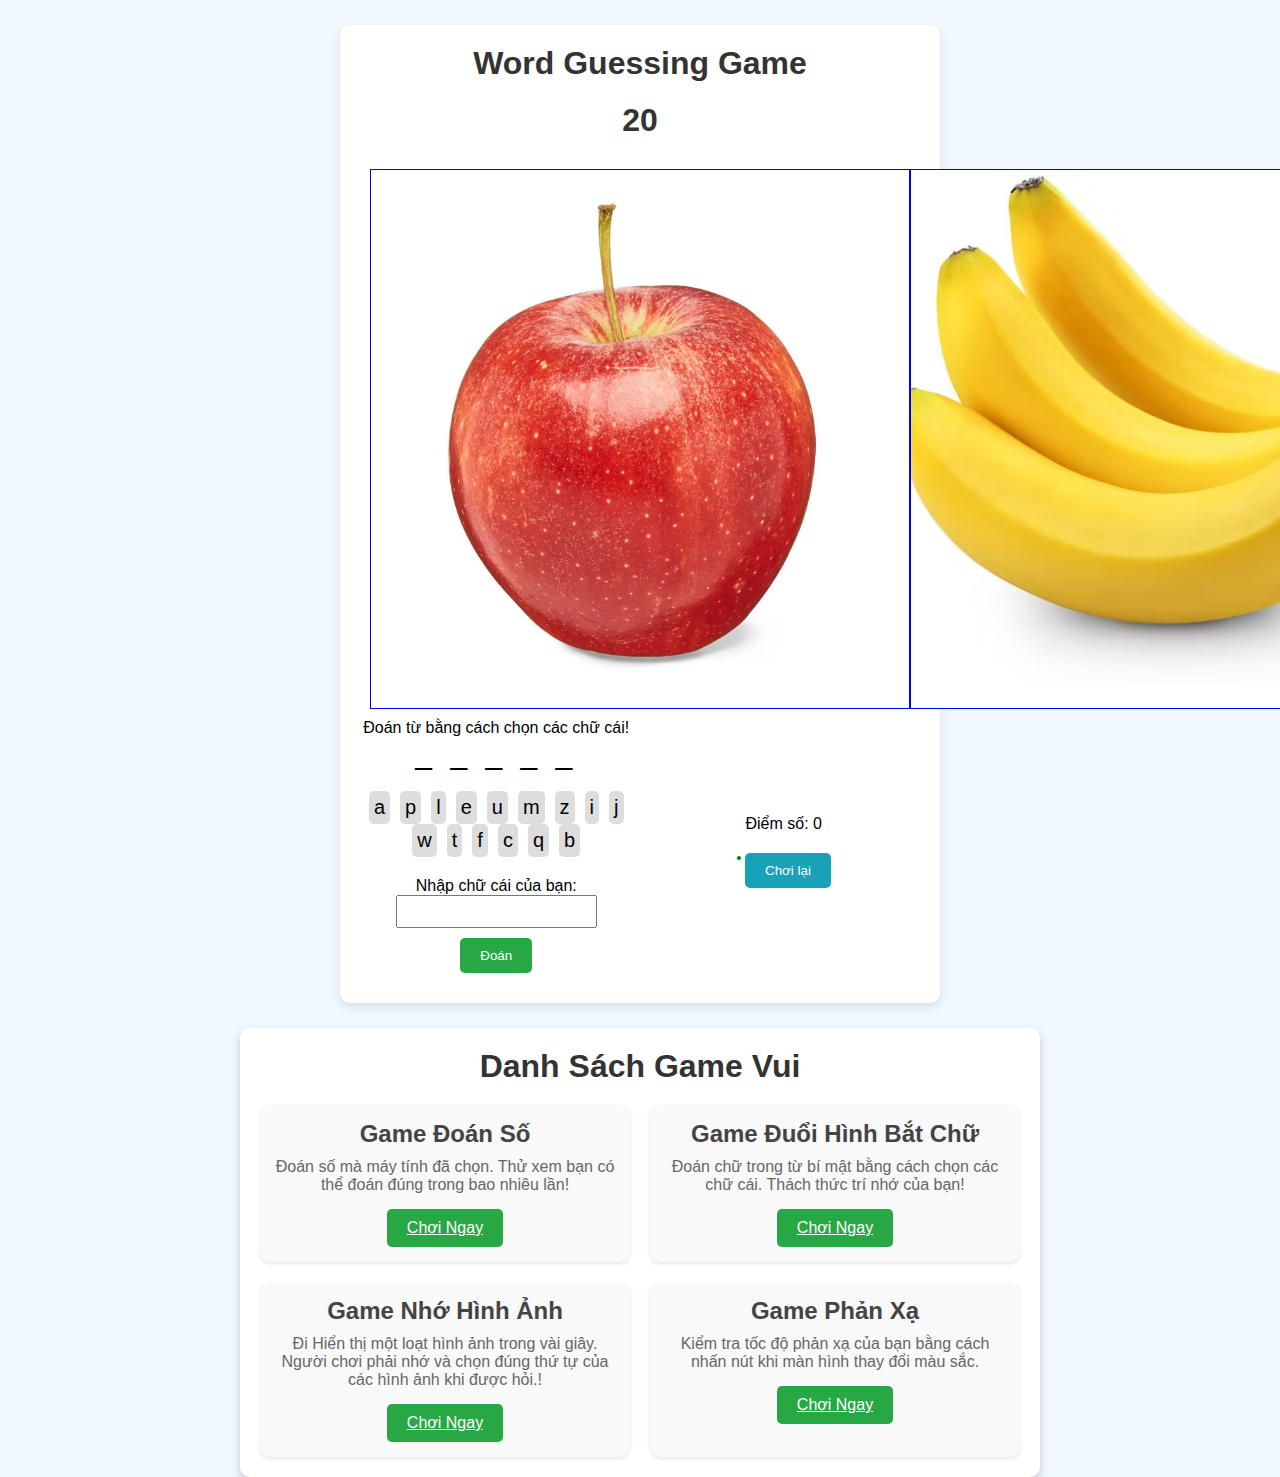
==== nhin-hinh-doan-chu.html @ 17551763 "Commit game play" ====
<!DOCTYPE html>
<html lang="en">

<head>
    <meta charset="UTF-8">
    <meta name="viewport" content="width=device-width, initial-scale=1.0">
    <title>Word Guessing Game</title>
    <link rel="stylesheet" href="css/styles.css">
    <link rel="stylesheet" href="css/vcnt.css">
</head>

<body>
    <div class="game-container">
        <div id="game-over">
           <h1>GAME OVER</h1>
           <button onclick="location.reload()"">Chơi lại</button>
        </div>
        <div class="header">
            <h1>Word Guessing Game</h1>
            <h1 id="time">30</h1>
        </div>
        <div class="img">
            <img src="images/apple.webp" alt="">
            <img src="images/banana.avif" alt="">
            <img src="images/cherry.jpg" alt="">
            <img src="images/coconut.png" alt="">
            <img src="images/grape.webp" alt="">
            <img src="images/orange.jpg" alt="">
            <img src="images/tomato.jpg" alt="">
        </div>
        <div class="main-game">
            <div class="item">
                <p>Đoán từ bằng cách chọn các chữ cái!</p>
                <div id="word-display"></div>
                <div id="letters-container">
                    <!-- Các chữ cái sẽ được hiển thị ở đây -->
                </div>
                <p>Nhập chữ cái của bạn: <br /><input type="text" id="letter-input" maxlength="1" />
                    <button id="guess-button">Đoán</button>
                </p>
            </div>

            <div class="item">
                <p id="message"></p>
                <p>Điểm số: <span id="score">0</span></p>
                <img src="" id="show_image" alt="">
                <button id="reset-button">Chơi lại</button>
            </div>
        </div>
    </div>
    <div class="container">
        <h1>Danh Sách Game Vui</h1>
        <div class="game-list">
            <!-- Mỗi game là một item -->
            <div class="game-item">
                <h2>Game Đoán Số</h2>
                <p>Đoán số mà máy tính đã chọn. Thử xem bạn có thể đoán đúng trong bao nhiêu lần!</p>
                <a class="startGame" href="doan-so.html">Chơi Ngay</a>
            </div>
            <div class="game-item">
                <h2>Game Đuổi Hình Bắt Chữ</h2>
                <p>Đoán chữ trong từ bí mật bằng cách chọn các chữ cái. Thách thức trí nhớ của bạn!</p>
                <a class="startGame" href="nhin-hinh-doan-chu.html">Chơi Ngay</a>
            </div>
            <div class="game-item">
                <h2>Game Nhớ Hình Ảnh</h2>
                <p>Đi Hiển thị một loạt hình ảnh trong vài giây. Người chơi phải nhớ và chọn đúng thứ tự của các hình ảnh khi được hỏi.!</p>
                <a class="startGame" href="nho-hinh-anh.html">Chơi Ngay</a>
            </div>
            <div class="game-item">
                <h2>Game Phản Xạ</h2>
                <p>Kiểm tra tốc độ phản xạ của bạn bằng cách nhấn nút khi màn hình thay đổi màu sắc.</p>
                <a class="startGame" href="phan-xa.html">Chơi Ngay</a>
            </div>
        </div>
    </div>
    <script src="js/vcnt.js"></script>
</body>

</html>
---- css/styles.css ----
* {
    margin: 0;
    padding: 0;
    box-sizing: border-box;
}

body {
    font-family: Arial, sans-serif;
    background-color: #f0f8ff;
    display: flex;
    flex-direction: column;
    justify-content: center;
    align-items: center;
}

.container {
    width: 80%;
    max-width: 800px;
    text-align: center;
    padding: 20px;
    background-color: #fff;
    border-radius: 10px;
    box-shadow: 0 4px 8px rgba(0, 0, 0, 0.2);
    margin-top: 25px;
}

h1 {
    font-size: 2rem;
    color: #333;
    margin-bottom: 20px;
}

.game-list {
    display: flex;
    /* flex-direction: ; */
    gap: 20px;
    flex-wrap: wrap;
}

.game-item {
    background-color: #f9f9f9;
    padding: 15px;
    border-radius: 10px;
    box-shadow: 0 2px 4px rgba(0, 0, 0, 0.1);
    text-align: left;
    width: calc(50% - 10px);
    text-align: center;
}

.game-item h2 {
    font-size: 1.5rem;
    color: #444;
}

.game-item p {
    font-size: 1rem;
    color: #666;
    margin: 10px 0;
}

a.startGame {
    padding: 10px 20px;
    font-size: 1rem;
    background-color: #28a745;
    color: #fff;
    border: none;
    border-radius: 5px;
    cursor: pointer;
    display: inline-block;
    transition: background-color 0.3s ease;
    margin-top: 5px;
}

a.startGame:hover {
    background-color: #218838;
}
---- css/vcnt.css ----
#game-over{
    position: absolute;
    background-color: rgba(0, 0, 0, 0.75);
    height: 100%;
    width: 100%;
    display: flex;
    align-items: center;
    justify-content: center ;
    flex-direction: column;
    transform: scale(0);
}
#game-over h1 {
    color: #fff;
}
.game-container {
    background-color: #fff;
    padding: 20px;
    border-radius: 10px;
    box-shadow: 0 4px 8px rgba(0, 0, 0, 0.1);
    text-align: center;
    width: 600px;
    margin-top: 25px;
    position: relative;
}
.main-game {
    display: flex;
    gap: 15px;
    align-items: center;
    justify-content: space-between;
}
.item {
    width: 50%;
}
#word-display {
    font-size: 30px;
    margin-bottom: 20px;
    letter-spacing: 5px;
}

#letters-container {
    margin-bottom: 20px;
    overflow: hidden;
}

#letters-container span {
    font-size: 20px;
    margin: 0 5px;
    padding: 5px;
    background-color: #ddd;
    border-radius: 5px;
}

button {
    padding: 10px 20px;
    background-color: #28a745;
    color: #fff;
    border: none;
    border-radius: 5px;
    cursor: pointer;
    margin: 10px 0;
}

button:disabled {
    background-color: #ccc;
}

#message {
    font-size: 18px;
    margin-top: 10px;
}

#reset-button {
    background-color: #17a2b8;
    margin-top: 20px;
}

.letter {
    display: inline-block;
    font-size: 20px;
    margin: 5px;
    padding: 10px;
    background-color: #ddd;
    border-radius: 5px;
    cursor: pointer;
    transition: background-color 0.3s ease;
}

.letter:hover {
    background-color: #28a745;
    color: #fff;
}

#letter-input {
    padding: 7px    10px;
}

#show_image {
    width: 80%;
    margin: 15px auto;
    border-radius: 20px;
    border: 2px solid green;
}

.img {
    display: flex;
    gap: 15;
    padding: 10px;
}

.img img {
    width: 100%;
    border: 1px solid blue;
}
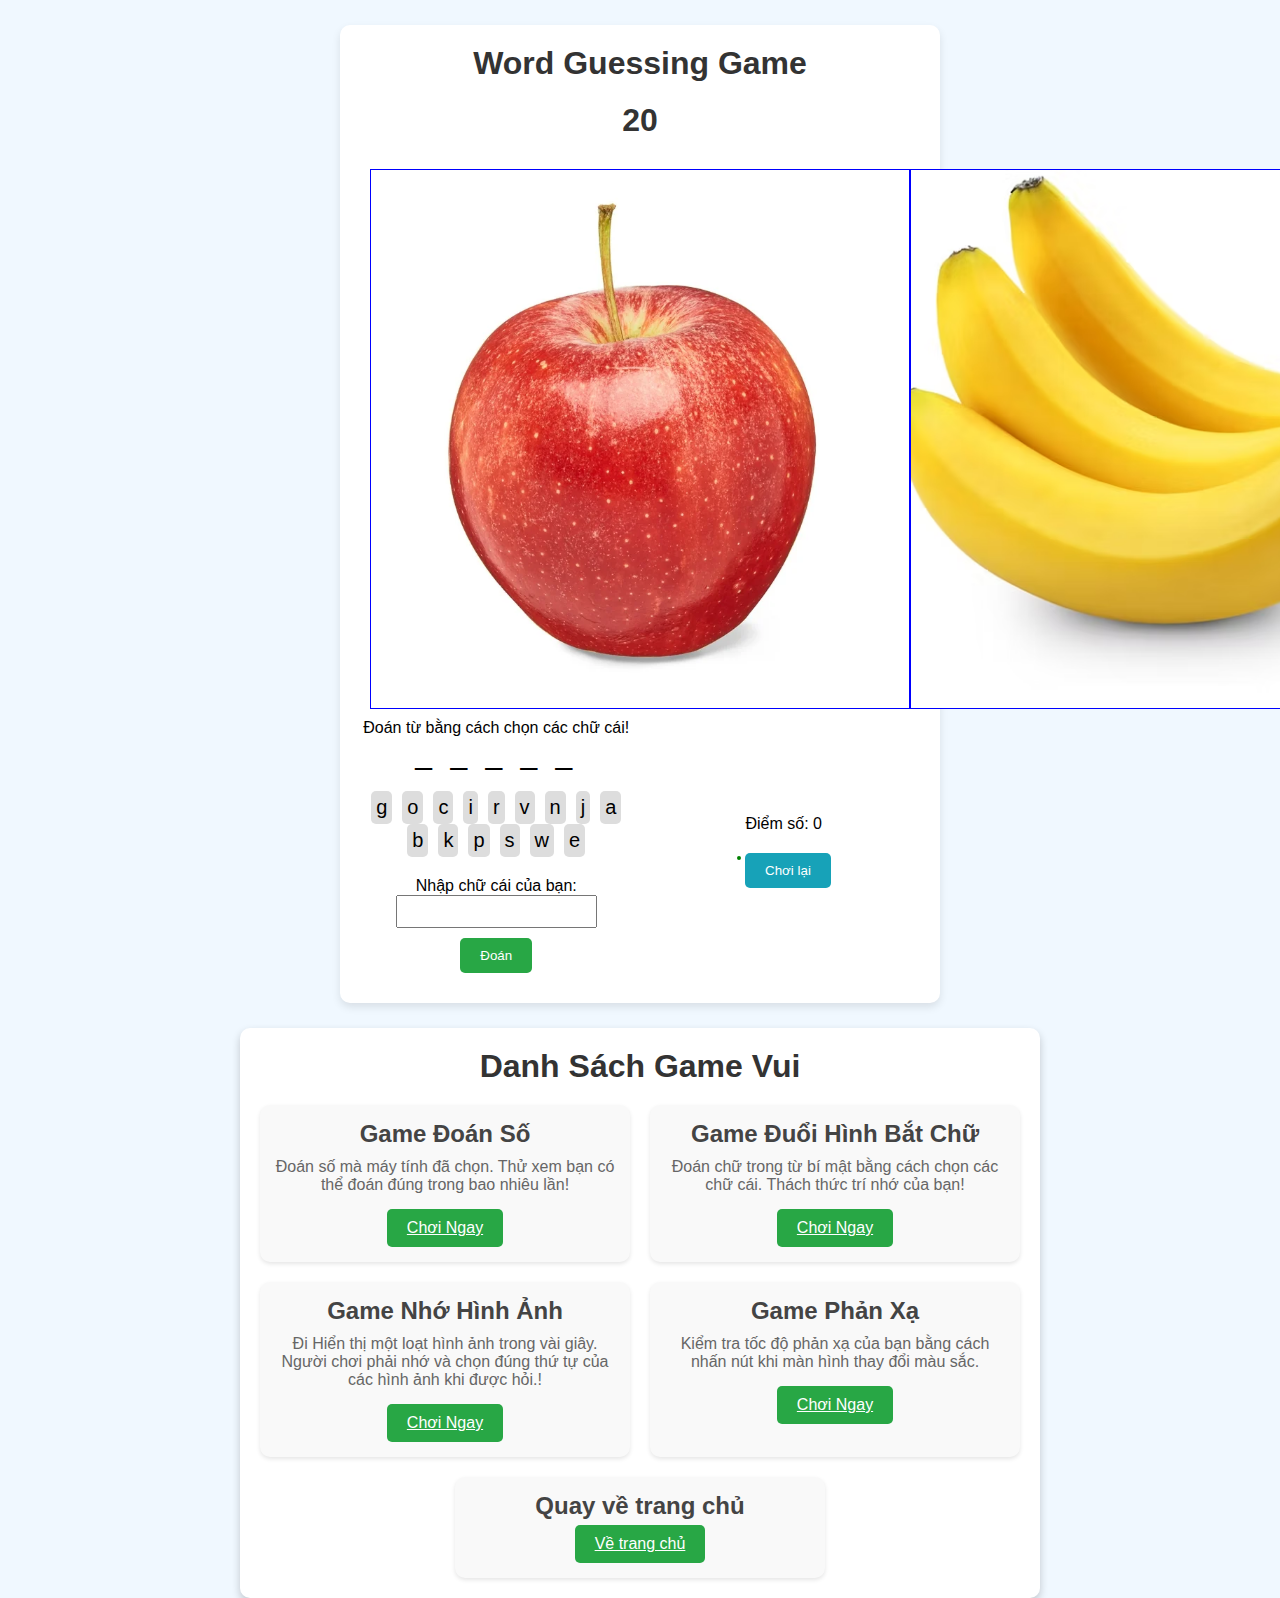
==== commit 25bd82df: "Add home tutton" ====
--- a/nhin-hinh-doan-chu.html
+++ b/nhin-hinh-doan-chu.html
@@ -72,6 +72,10 @@
                 <p>Kiểm tra tốc độ phản xạ của bạn bằng cách nhấn nút khi màn hình thay đổi màu sắc.</p>
                 <a class="startGame" href="phan-xa.html">Chơi Ngay</a>
             </div>
+            <div class="game-item">
+                <h2>Quay về trang chủ</h2>
+                <a class="startGame" href="index.html">Về trang chủ</a>
+            </div>
         </div>
     </div>
     <script src="js/vcnt.js"></script>
--- a/css/styles.css
+++ b/css/styles.css
@@ -35,6 +35,7 @@
     /* flex-direction: ; */
     gap: 20px;
     flex-wrap: wrap;
+    justify-content: space-around;
 }
 
 .game-item {
